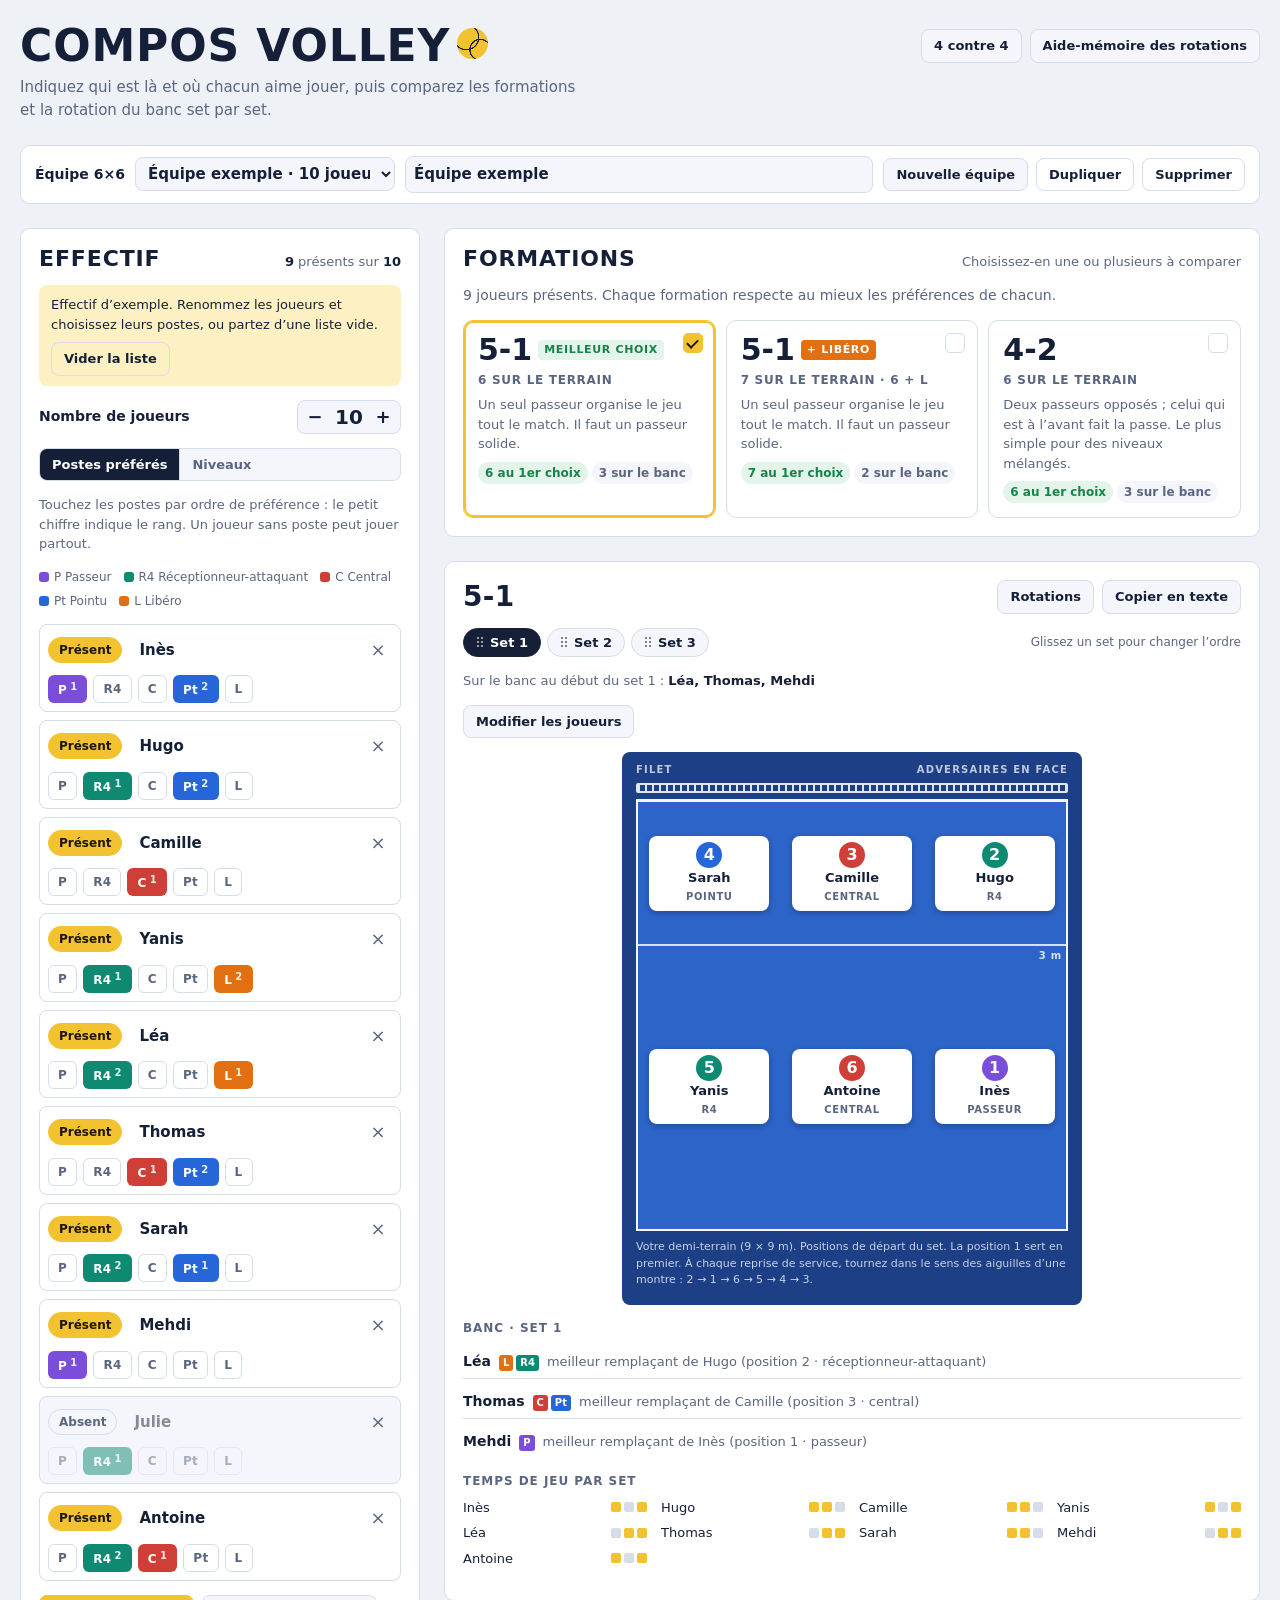
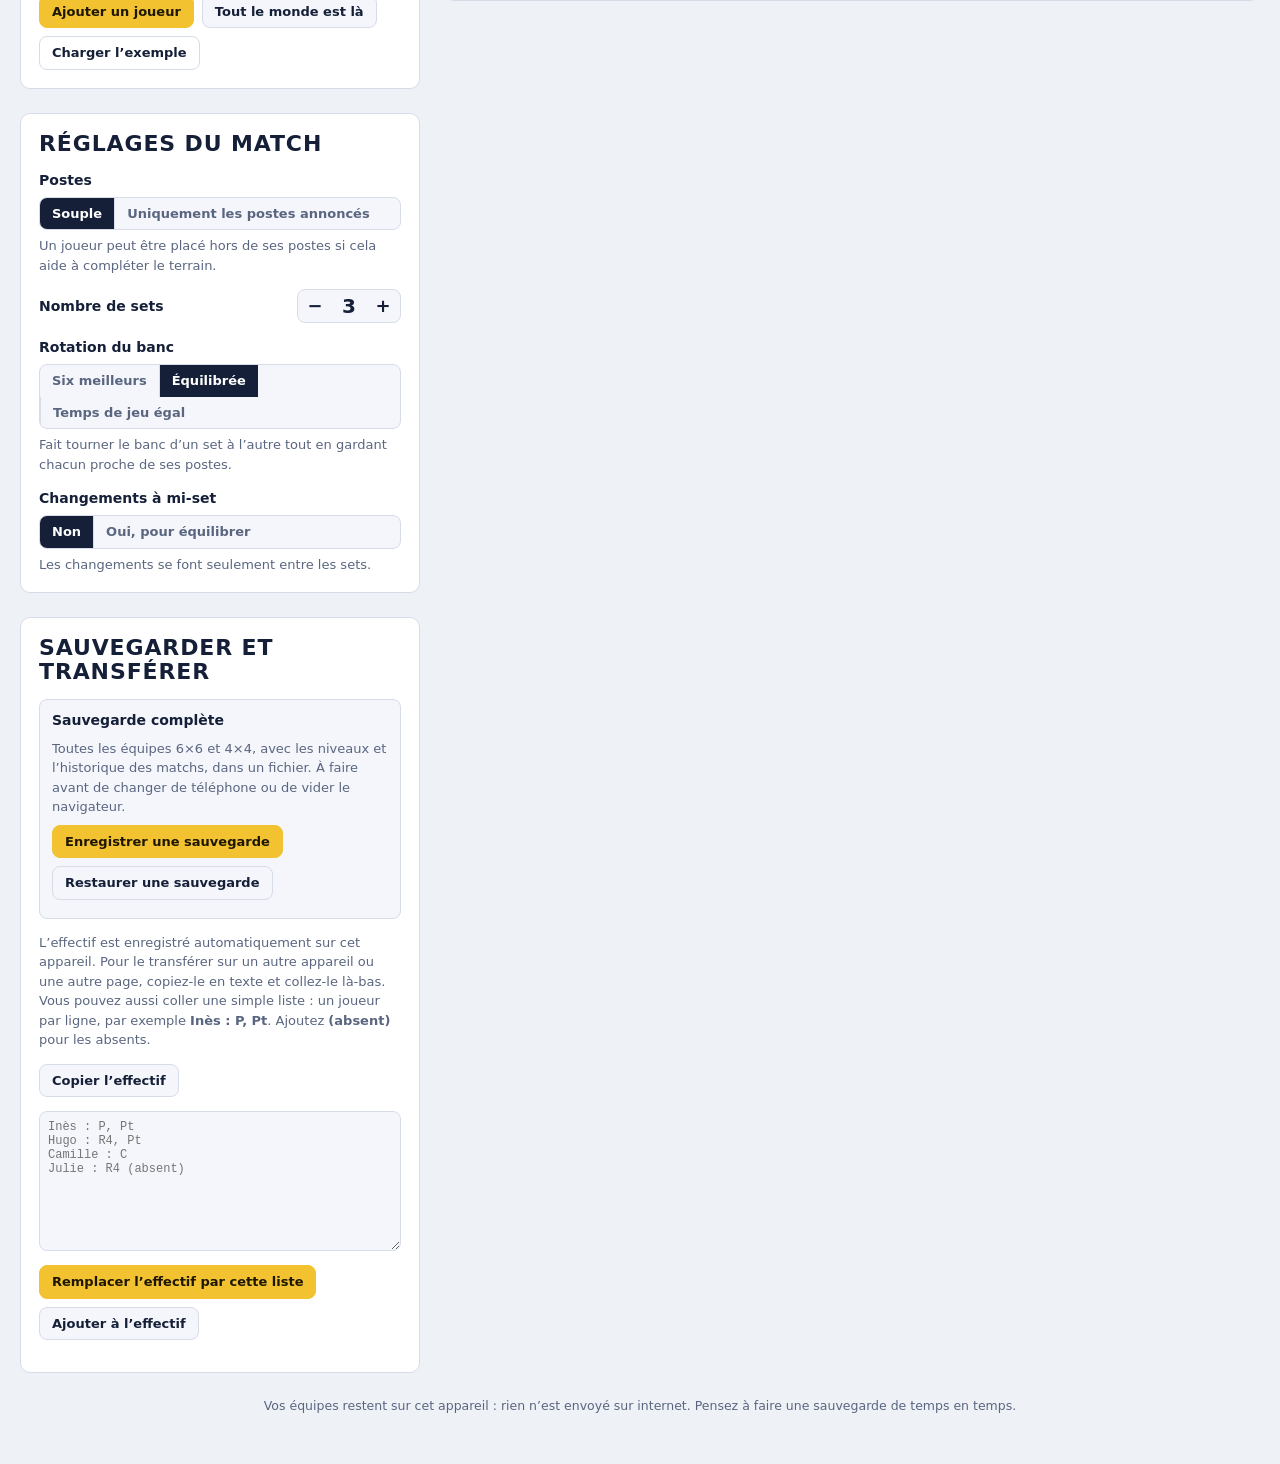
==== index.html @ adf6d330 "v0.1" ====
<!doctype html>
<html lang="fr">
<head>
<meta charset="utf-8">
<meta name="viewport" content="width=device-width, initial-scale=1, viewport-fit=cover">
<meta http-equiv="Content-Security-Policy" content="default-src 'self'; script-src 'self'; style-src 'self' 'unsafe-inline'; font-src 'self'; img-src 'self' data: blob:; connect-src 'self'; manifest-src 'self'; worker-src 'self'; object-src 'none'; base-uri 'none'; form-action 'none'">
<meta name="referrer" content="no-referrer">
<title>Compos Volley</title>
<meta name="description" content="Compos de volley : effectifs, postes, niveaux, formations 6×6 et 4×4, rotations.">
<meta name="theme-color" content="#eef1f6" media="(prefers-color-scheme: light)">
<meta name="theme-color" content="#0c1322" media="(prefers-color-scheme: dark)">
<meta name="mobile-web-app-capable" content="yes">
<meta name="apple-mobile-web-app-capable" content="yes">
<meta name="apple-mobile-web-app-title" content="Compos Volley">
<meta name="apple-mobile-web-app-status-bar-style" content="default">
<link rel="manifest" href="manifest.webmanifest">
<link rel="icon" href="icons/favicon.svg" type="image/svg+xml">
<link rel="icon" href="icons/icon-192.png" sizes="192x192" type="image/png">
<link rel="apple-touch-icon" href="icons/apple-touch-icon.png">
<link rel="preload" href="fonts/figtree-latin-400-normal.woff2" as="font" type="font/woff2" crossorigin>
<link rel="preload" href="fonts/barlow-condensed-latin-700-normal.woff2" as="font" type="font/woff2" crossorigin>
<link rel="stylesheet" href="styles.css">
</head>
<body>
<div class="wrap">
  <header class="masthead">
    <h1>Compos Volley<span class="ball" aria-hidden="true"></span></h1>
    <div class="toolbar">
      <button class="btn" data-action="q4-open">4 contre 4</button>
      <button class="btn" data-action="rot-open">Aide-mémoire des rotations</button>
    </div>
    <p>Indiquez qui est là et où chacun aime jouer, puis comparez les formations et la rotation du banc set par set.</p>
  </header>
  <section class="teambar" id="team6-bar" aria-label="Équipes 6×6"></section>

  <div class="app">
    <!-- GAUCHE -->
    <div class="col">
      <section class="panel" aria-labelledby="squad-h">
        <div class="panel-head">
          <h2 id="squad-h">Effectif</h2>
          <span class="sub"><strong id="present-count">0</strong> présents sur <strong id="total-count">0</strong></span>
        </div>

        <div id="example-note" class="note" hidden>
          <span>Effectif d’exemple. Renommez les joueurs et choisissez leurs postes, ou partez d’une liste vide.</span>
          <button class="btn ghost" data-action="clear">Vider la liste</button>
        </div>

        <div class="field-row">
          <span class="field-label" id="size-l">Nombre de joueurs</span>
          <div class="stepper" role="group" aria-labelledby="size-l">
            <button data-action="size" data-d="-1" aria-label="Un joueur de moins">−</button>
            <output id="size-out">0</output>
            <button data-action="size" data-d="1" aria-label="Un joueur de plus">+</button>
          </div>
        </div>

        <div class="seg" role="group" aria-label="Affichage de l’effectif">
          <button data-action="rmode" data-val="pos">Postes préférés</button>
          <button data-action="rmode" data-val="lv">Niveaux</button>
        </div>
        <p class="hint" id="roster-hint"></p>
        <div class="legend" aria-label="Postes">
          <span><i style="background:var(--r-s)"></i>P Passeur</span>
          <span><i style="background:var(--r-oh)"></i>R4 Réceptionneur-attaquant</span>
          <span><i style="background:var(--r-mb)"></i>C Central</span>
          <span><i style="background:var(--r-opp)"></i>Pt Pointu</span>
          <span><i style="background:var(--r-l)"></i>L Libéro</span>
        </div>

        <ul id="roster" class="roster"></ul>

        <div class="toolbar">
          <button class="btn primary" data-action="add">Ajouter un joueur</button>
          <button class="btn" data-action="allhere">Tout le monde est là</button>
          <button class="btn ghost" data-action="example">Charger l’exemple</button>
        </div>
      </section>

      <section class="panel" aria-labelledby="match-h">
        <h2 id="match-h">Réglages du match</h2>
        <div class="setting">
          <span class="field-label">Postes</span>
          <div class="seg" data-group="positions">
            <button data-action="set" data-key="positions" data-val="flex">Souple</button>
            <button data-action="set" data-key="positions" data-val="strict">Uniquement les postes annoncés</button>
          </div>
          <p class="hint" id="pos-hint"></p>
        </div>
        <div class="field-row">
          <span class="field-label" id="sets-l">Nombre de sets</span>
          <div class="stepper" role="group" aria-labelledby="sets-l">
            <button data-action="sets" data-d="-1" aria-label="Un set de moins">−</button>
            <output id="sets-out">3</output>
            <button data-action="sets" data-d="1" aria-label="Un set de plus">+</button>
          </div>
        </div>
        <div class="setting">
          <span class="field-label">Rotation du banc</span>
          <div class="seg" data-group="mode">
            <button data-action="set" data-key="mode" data-val="best">Six meilleurs</button>
            <button data-action="set" data-key="mode" data-val="balanced">Équilibrée</button>
            <button data-action="set" data-key="mode" data-val="equal">Temps de jeu égal</button>
          </div>
          <p class="hint" id="mode-hint"></p>
        </div>
        <div class="setting">
          <span class="field-label">Changements à mi-set</span>
          <div class="seg" data-group="midset">
            <button data-action="set" data-key="midset" data-val="off">Non</button>
            <button data-action="set" data-key="midset" data-val="on">Oui, pour équilibrer</button>
          </div>
          <p class="hint" id="mid-hint"></p>
        </div>
        <div class="setting" id="lock-row">
          <span class="field-label">Passeur à mi-set</span>
          <div class="seg" data-group="setterLock">
            <button data-action="set" data-key="setterLock" data-val="lock">Reste tout le set</button>
            <button data-action="set" data-key="setterLock" data-val="free">Peut être changé</button>
          </div>
        </div>
      </section>

      <section class="panel" aria-labelledby="backup-h">
        <div class="panel-head">
          <h2 id="backup-h">Sauvegarder et transférer</h2>
        </div>
        <div class="backup-file">
          <span class="field-label">Sauvegarde complète</span>
          <p class="hint">Toutes les équipes 6×6 et 4×4, avec les niveaux et l’historique des matchs, dans un fichier. À faire avant de changer de téléphone ou de vider le navigateur.</p>
          <div class="toolbar">
            <button class="btn primary" data-action="backup-save">Enregistrer une sauvegarde</button>
            <button class="btn" data-action="backup-open">Restaurer une sauvegarde</button>
            <input type="file" id="backup-file" accept=".json,application/json" class="visually-hidden" tabindex="-1" aria-hidden="true">
          </div>
          <div id="backup-confirm" class="bc" hidden>
            <p class="bc-text"></p>
            <div class="toolbar">
              <button class="btn primary" data-action="backup-apply">Remplacer mes équipes</button>
              <button class="btn ghost" data-action="backup-cancel">Annuler</button>
            </div>
          </div>
          <p id="backup-msg" class="foot" role="status"></p>
        </div>
        <p class="hint">L’effectif est enregistré automatiquement sur cet appareil. Pour le transférer sur un autre appareil ou une autre page, copiez-le en texte et collez-le là-bas. Vous pouvez aussi coller une simple liste&nbsp;: un joueur par ligne, par exemple <strong>Inès&nbsp;: P, Pt</strong>. Ajoutez <strong>(absent)</strong> pour les absents.</p>
        <div class="toolbar">
          <button class="btn" data-action="export">Copier l’effectif</button>
        </div>
        <textarea id="import-box" class="copybox" aria-label="Effectif en texte" placeholder="Inès : P, Pt&#10;Hugo : R4, Pt&#10;Camille : C&#10;Julie : R4 (absent)"></textarea>
        <div class="toolbar">
          <button class="btn primary" data-action="import" data-how="replace">Remplacer l’effectif par cette liste</button>
          <button class="btn" data-action="import" data-how="add">Ajouter à l’effectif</button>
        </div>
        <p id="import-msg" class="foot" role="status"></p>
      </section>
    </div>

    <!-- DROITE -->
    <div class="col">
      <section class="panel" aria-labelledby="form-h">
        <div class="panel-head">
          <h2 id="form-h">Formations</h2>
          <span class="sub">Choisissez-en une ou plusieurs à comparer</span>
        </div>
        <p id="status" class="status"></p>
        <div id="cards" class="cards"></div>
      </section>

      <div id="lineups" class="lineups"></div>
    </div>
  </div>
  <p class="app-foot">Vos équipes restent sur cet appareil : rien n’est envoyé sur internet. Pensez à faire une sauvegarde de temps en temps.</p>
</div>

<div id="rot" class="modal modal-top" hidden>
  <div class="modal-box" role="dialog" aria-modal="true" aria-labelledby="rot-h">
    <div class="modal-head">
      <h2 id="rot-h">Aide-mémoire des rotations</h2>
      <button id="rot-close" class="del" data-action="rot-close" aria-label="Fermer">×</button>
    </div>
    <div class="rot-controls">
      <div class="seg" role="group" aria-label="Système">
        <button data-action="rot-set" data-key="sys" data-val="5-1">5-1</button>
        <button data-action="rot-set" data-key="sys" data-val="4-2">4-2</button>
      </div>
      <div class="seg" role="group" aria-label="Libéro">
        <button data-action="rot-set" data-key="lib" data-val="true">Avec libéro</button>
        <button data-action="rot-set" data-key="lib" data-val="false">Sans libéro</button>
      </div>
      <div class="seg" role="group" aria-label="Phase de jeu">
        <button data-action="rot-set" data-key="phase" data-val="serve">Service</button>
        <button data-action="rot-set" data-key="phase" data-val="recv">Réception</button>
        <button data-action="rot-set" data-key="phase" data-val="atk">Attaque</button>
        <button data-action="rot-set" data-key="phase" data-val="def">Défense</button>
      </div>
      <button class="btn" data-action="rot-play" id="rot-play">▶ Enchaîner</button>
    </div>
    <div id="rot-tabs" class="tabs rot-tabs" role="tablist" aria-label="Rotations"></div>
    <p id="rot-names" class="hint" hidden></p>
    <div class="rot-grid">
      <div id="rot-court" class="rot-court"></div>
      <div class="rot-side">
        <ul id="rot-notes" class="rot-notes"></ul>
        <div class="legend" aria-label="Légende">
          <span><i style="background:var(--r-s)"></i>P Passeur</span>
          <span><i style="background:var(--r-oh)"></i>R4</span>
          <span><i style="background:var(--r-mb)"></i>C Central</span>
          <span><i style="background:var(--r-opp)"></i>Pt Pointu</span>
          <span><i style="background:var(--r-l)"></i>L Libéro</span>
        </div>
        <p class="foot">Flèche pointillée&nbsp;: où le joueur va ensuite (en réception, le départ de son élan d’attaque, pas le filet). Le petit numéro blanc est sa position de rotation.</p>
        <p class="foot">Placements adaptés de <a href="https://github.com/monkeysppp/VBRotations" target="_blank" rel="noopener">VBRotations</a> (Andy Edwards, licence Apache 2.0), base de <a href="https://github.com/napo/rotazionivolley" target="_blank" rel="noopener">rotazionivolley</a>.</p>
      </div>
    </div>
  </div>
</div>

<div id="q4" class="modal" hidden>
  <div class="modal-box modal-wide" role="dialog" aria-modal="true" aria-labelledby="q4-h">
    <div class="modal-head">
      <h2 id="q4-h">4 contre 4</h2>
      <button id="q4-close" class="del" data-action="q4-close" aria-label="Fermer">×</button>
    </div>
    <p class="hint">Les équipes 4×4 sont indépendantes des équipes 6×6 : autres joueurs, autre nombre, autres présences. Postes : 4 (attaquant gauche), 2 (attaquant droit), Arr (arrière), P (passeur). Le temps de jeu se cumule d’un match à l’autre.</p>

    <section class="teambar q4-teambar" id="team4-bar" aria-label="Équipes 4×4"></section>
    <div class="q4-grid">
      <section class="q4-col" aria-labelledby="q4-players-h">
        <div class="panel-head">
          <h3 class="q4-h3" id="q4-players-h">Joueurs</h3>
          <span class="sub"><strong id="q4-present">0</strong> présents sur <strong id="q4-total">0</strong></span>
        </div>
        <div class="field-row">
          <span class="field-label" id="q4-size-l">Nombre de joueurs</span>
          <div class="stepper" role="group" aria-labelledby="q4-size-l">
            <button data-action="q4-size" data-d="-1" aria-label="Un joueur de moins">−</button>
            <output id="q4-size-out">0</output>
            <button data-action="q4-size" data-d="1" aria-label="Un joueur de plus">+</button>
          </div>
        </div>
        <div class="seg" role="group" aria-label="Affichage de l’équipe">
          <button data-action="q4-rmode" data-val="pos">Postes préférés</button>
          <button data-action="q4-rmode" data-val="lv">Niveaux</button>
        </div>
        <p class="hint" id="q4-roster-hint"></p>
        <ul id="q4-roster" class="q4-roster"></ul>
        <div class="toolbar">
          <button class="btn primary" data-action="q4-add">Ajouter un joueur</button>
          <button class="btn" data-action="q4-allhere">Tout le monde est là</button>
          <button class="btn ghost" data-action="q4-from6">Reprendre l’effectif 6×6</button>
        </div>
        <details class="q4-io">
          <summary>Copier ou coller l’équipe en texte</summary>
          <p class="hint">Un joueur par ligne, par exemple <strong>Inès&nbsp;: P, 2</strong>. Ajoutez <strong>(absent)</strong> pour les absents.</p>
          <textarea id="q4-import-box" class="copybox" aria-label="Équipe 4×4 en texte" placeholder="Inès : P, 2&#10;Hugo : 4&#10;Léa : Arr, 4&#10;Julie : 2 (absente)"></textarea>
          <div class="toolbar">
            <button class="btn" data-action="q4-export">Copier l’équipe</button>
            <button class="btn" data-action="q4-import" data-how="replace">Remplacer l’équipe</button>
            <button class="btn ghost" data-action="q4-import" data-how="add">Ajouter à l’équipe</button>
          </div>
        </details>
        <div class="toolbar">
          <button class="btn ghost" id="q4-reset" data-action="q4-reset">Remettre les compteurs à zéro</button>
        </div>
      </section>

      <section class="q4-col" aria-labelledby="q4-next-h">
        <h3 class="q4-h3" id="q4-next-h">Prochain match · <span id="q4-matchno">1</span></h3>
        <div class="field-row">
          <span class="field-label" id="q4-sets-l">Sets dans ce match</span>
          <div class="stepper" role="group" aria-labelledby="q4-sets-l">
            <button data-action="q4-sets" data-d="-1" aria-label="Un set de moins">−</button>
            <output id="q4-sets-out">3</output>
            <button data-action="q4-sets" data-d="1" aria-label="Un set de plus">+</button>
          </div>
        </div>
        <div class="setting">
          <span class="field-label">Postes</span>
          <div class="seg" role="group" aria-label="Postes en 4×4">
            <button data-action="q4-mode" data-val="strict">Respecter les postes</button>
            <button data-action="q4-mode" data-val="twist">Adapter pour le temps de jeu</button>
          </div>
          <p class="hint" id="q4-mode-hint"></p>
        </div>
        <p id="q4-status" class="status"></p>
        <div id="q4-plan" class="q4-plan"></div>
        <div class="toolbar">
          <button class="btn primary" data-action="q4-validate" id="q4-validate">Valider ce match comme joué</button>
          <button class="btn" data-action="q4-copy">Copier en texte</button>
        </div>
        <p id="q4-msg" class="foot" role="status"></p>
        <div class="copy-slot" id="q4-copy-slot"></div>

        <h3 class="q4-h3">Matchs joués</h3>
        <div id="q4-history"></div>
      </section>
    </div>
  </div>
</div>

<div id="update-toast" class="toast" role="status" hidden>Nouvelle version disponible. <button class="btn" data-action="app-reload">Recharger</button></div>

<script src="app.js"></script>
</body>
</html>
---- styles.css ----
/* Compos Volley */
@font-face{font-family:"Barlow Condensed";font-style:normal;font-weight:600;font-display:swap;src:url(fonts/barlow-condensed-latin-600-normal.woff2) format("woff2")}
@font-face{font-family:"Barlow Condensed";font-style:normal;font-weight:700;font-display:swap;src:url(fonts/barlow-condensed-latin-700-normal.woff2) format("woff2")}
@font-face{font-family:"Figtree";font-style:normal;font-weight:400;font-display:swap;src:url(fonts/figtree-latin-400-normal.woff2) format("woff2")}
@font-face{font-family:"Figtree";font-style:normal;font-weight:500;font-display:swap;src:url(fonts/figtree-latin-500-normal.woff2) format("woff2")}
@font-face{font-family:"Figtree";font-style:normal;font-weight:600;font-display:swap;src:url(fonts/figtree-latin-600-normal.woff2) format("woff2")}
@font-face{font-family:"Figtree";font-style:normal;font-weight:700;font-display:swap;src:url(fonts/figtree-latin-700-normal.woff2) format("woff2")}
/* Base de page */
html{-webkit-text-size-adjust:100%;color-scheme:light}
:root{padding-top:env(safe-area-inset-top,0px);padding-bottom:env(safe-area-inset-bottom,0px)}
body{margin:0;font-size:14px;font-family:system-ui,sans-serif}
img{max-width:100%}
[hidden]{display:none!important}
.visually-hidden{position:absolute!important;width:1px;height:1px;overflow:hidden;clip:rect(0 0 0 0);white-space:nowrap}
.backup-file{display:grid;gap:8px;border:1px solid var(--line);border-radius:8px;padding:10px 12px;background:var(--surface-2)}
.bc{display:grid;gap:8px;border:1px dashed var(--accent);border-radius:8px;padding:10px 12px;background:var(--accent-soft)}
.bc-text{margin:0;font-size:13.5px}
.app-foot{color:var(--muted);font-size:12.5px;text-align:center;margin:0}
.toast{position:fixed;left:50%;bottom:calc(16px + env(safe-area-inset-bottom,0px));transform:translateX(-50%);z-index:300;display:flex;gap:10px;align-items:center;
  background:var(--ink);color:var(--surface);padding:10px 14px;border-radius:10px;box-shadow:0 8px 24px rgb(0 0 0 / .3);font-weight:600;max-width:calc(100% - 32px)}
.toast .btn{background:var(--accent);color:var(--accent-ink);border-color:var(--accent)}
/* Layout: two-column workbench — squad & match settings on the left, formation picker and half-court lineups on the right; stacks on phones. */
:root{
  --bg:#eef1f6; --surface:#ffffff; --surface-2:#f4f6fb; --ink:#152038; --muted:#5a6680; --line:#d6dce8;
  --accent:#f2c230; --accent-ink:#1d1700; --accent-soft:#fdf1c4;
  --court:#2d64c8; --court-free:#1c3f86; --court-line:#f4f7ff; --net:#152038;
  --tok-bg:#ffffff; --tok-ink:#152038; --tok-muted:#5a6680;
  --r-s:#7a4ed8; --r-oh:#0f8a72; --r-mb:#cf3f37; --r-opp:#2766d8; --r-l:#e07012; --r-any:#5a6680;
  --good:#16834a; --good-soft:#e3f4ea; --ok:#8f6400; --ok-soft:#fbf0d2; --bad:#c2362f; --bad-soft:#fbe4e2;
  --f-display:"Barlow Condensed","Arial Narrow",system-ui,sans-serif;
  --f-body:"Figtree",system-ui,-apple-system,"Segoe UI",sans-serif;
  --radius:10px;
}
@media (prefers-color-scheme: dark){
  :root:not([data-theme="light"]){
    --bg:#0c1322; --surface:#141d31; --surface-2:#1a2540; --ink:#e7ecf7; --muted:#97a3bd; --line:#2a3752;
    --accent:#f5cc3e; --accent-ink:#1d1700; --accent-soft:#3a3214;
    --court:#2758b0; --court-free:#152b5e; --court-line:#e3eaff; --net:#c9d3ea;
    --tok-bg:#f4f6fb; --tok-ink:#152038; --tok-muted:#5a6680;
    --good:#5ccf8b; --good-soft:#13301f; --ok:#e5b84a; --ok-soft:#33290d; --bad:#f07b73; --bad-soft:#3a1715;
    color-scheme:dark;
  }
}
:root[data-theme="dark"]{
  --bg:#0c1322; --surface:#141d31; --surface-2:#1a2540; --ink:#e7ecf7; --muted:#97a3bd; --line:#2a3752;
  --accent:#f5cc3e; --accent-ink:#1d1700; --accent-soft:#3a3214;
  --court:#2758b0; --court-free:#152b5e; --court-line:#e3eaff; --net:#c9d3ea;
  --tok-bg:#f4f6fb; --tok-ink:#152038; --tok-muted:#5a6680;
  --good:#5ccf8b; --good-soft:#13301f; --ok:#e5b84a; --ok-soft:#33290d; --bad:#f07b73; --bad-soft:#3a1715;
  color-scheme:dark;
}

*{box-sizing:border-box}
body{background:var(--bg);color:var(--ink);font-family:var(--f-body);font-size:15px;line-height:1.5;
  padding-left:max(16px,env(safe-area-inset-left,0px));padding-right:max(16px,env(safe-area-inset-right,0px));padding-block:24px 48px}
button,input{font:inherit;color:inherit}
button{cursor:pointer}
:focus-visible{outline:2px solid var(--accent);outline-offset:2px}
.wrap{max-width:1240px;margin:0 auto;display:grid;gap:24px}

.masthead{display:flex;flex-wrap:wrap;align-items:flex-end;justify-content:space-between;gap:8px 24px}
h1{font-family:var(--f-display);font-weight:700;text-transform:uppercase;letter-spacing:.02em;font-size:clamp(30px,5vw,44px);line-height:1;margin:0;text-wrap:balance}
h1 .ball{display:inline-block;width:.7em;height:.7em;border-radius:50%;background:var(--accent);margin-left:.15em;vertical-align:.05em;
  background-image:radial-gradient(circle at 30% 30%,transparent 0 38%,var(--ink) 39% 42%,transparent 43%),radial-gradient(circle at 75% 70%,transparent 0 30%,var(--ink) 31% 34%,transparent 35%)}
.masthead p{margin:0;color:var(--muted);max-width:60ch}

.app{display:grid;grid-template-columns:minmax(0,400px) minmax(0,1fr);gap:24px;align-items:start}
@media (max-width:920px){.app{grid-template-columns:minmax(0,1fr)}}

.panel{background:var(--surface);border:1px solid var(--line);border-radius:var(--radius);padding:18px;display:grid;gap:14px;min-width:0}
.col{display:grid;gap:24px;min-width:0}
h2{font-family:var(--f-display);font-weight:700;text-transform:uppercase;letter-spacing:.04em;font-size:22px;line-height:1.1;margin:0}
h3{font-family:var(--f-display);font-weight:700;font-size:28px;line-height:1;margin:0;letter-spacing:.01em}
h4{margin:0;font-size:12px;text-transform:uppercase;letter-spacing:.08em;color:var(--muted);font-weight:700}
.panel-head{display:flex;flex-wrap:wrap;align-items:baseline;justify-content:space-between;gap:6px 12px}
.sub{color:var(--muted);font-size:13px}
.sub strong{color:var(--ink);font-variant-numeric:tabular-nums}

.btn{border:1px solid var(--line);background:var(--surface-2);border-radius:8px;padding:6px 12px;font-size:13px;font-weight:600}
.btn:hover{border-color:var(--muted)}
.btn.primary{background:var(--accent);color:var(--accent-ink);border-color:var(--accent)}
.btn.ghost{background:transparent}
.toolbar{display:flex;flex-wrap:wrap;gap:8px;align-items:center}

.stepper{display:inline-flex;align-items:center;border:1px solid var(--line);border-radius:8px;overflow:hidden;background:var(--surface-2)}
.stepper button{border:0;background:transparent;width:34px;height:32px;font-size:18px;font-weight:600;line-height:1}
.stepper button:hover{background:var(--line)}
.stepper output{min-width:34px;text-align:center;font-family:var(--f-display);font-weight:700;font-size:20px;font-variant-numeric:tabular-nums}
.field-row{display:flex;flex-wrap:wrap;align-items:center;justify-content:space-between;gap:8px 12px}
.field-row label,.field-label{font-weight:600;font-size:14px}

.note{background:var(--accent-soft);border-radius:8px;padding:10px 12px;font-size:13px;display:flex;flex-wrap:wrap;gap:8px;align-items:center;justify-content:space-between}

.legend{display:flex;flex-wrap:wrap;gap:6px 12px;font-size:12px;color:var(--muted)}
.legend span{display:inline-flex;align-items:center;gap:5px}
.legend i{width:10px;height:10px;border-radius:3px;display:inline-block}

.roster{list-style:none;margin:0;padding:0;display:grid;gap:8px}
.row{border:1px solid var(--line);border-radius:8px;padding:8px;display:grid;grid-template-columns:auto minmax(0,1fr) auto;gap:8px;align-items:center;background:var(--surface)}
.row.is-absent{background:var(--surface-2)}
.row.is-absent .name,.row.is-absent .chips{opacity:.5}
.here{border:1px solid var(--line);border-radius:999px;padding:3px 10px;font-size:12px;font-weight:700;background:var(--surface-2);color:var(--muted);min-width:58px}
.here[aria-pressed="true"]{background:var(--accent);border-color:var(--accent);color:var(--accent-ink)}
.name{min-width:0;width:100%;border:1px solid transparent;border-radius:6px;padding:5px 8px;background:transparent;font-weight:600}
.name:hover{border-color:var(--line)}
.name:focus{border-color:var(--accent);background:var(--surface-2);outline:none}
.del{border:0;background:transparent;color:var(--muted);width:28px;height:28px;border-radius:6px;font-size:18px;line-height:1}
.del:hover{background:var(--bad-soft);color:var(--bad)}
.chips{grid-column:1/-1;display:flex;flex-wrap:wrap;gap:6px}
.chip{position:relative;border:1px solid var(--line);background:transparent;border-radius:6px;padding:3px 9px;font-size:12px;font-weight:700;letter-spacing:.03em;color:var(--muted)}
.chip:hover{border-color:var(--muted)}
.chip[aria-pressed="true"]{color:#fff;border-color:transparent;background:var(--c)}
.chip sup{font-size:10px;margin-left:3px;vertical-align:.4em;font-variant-numeric:tabular-nums;opacity:.9}
.c-S{--c:var(--r-s)} .c-OH{--c:var(--r-oh)} .c-MB{--c:var(--r-mb)} .c-OPP{--c:var(--r-opp)} .c-L{--c:var(--r-l)} .c-ANY{--c:var(--r-any)}
.empty{color:var(--muted);font-size:14px;padding:12px;border:1px dashed var(--line);border-radius:8px;text-align:center}

.seg{display:inline-flex;flex-wrap:wrap;border:1px solid var(--line);border-radius:8px;overflow:hidden;background:var(--surface-2)}
.seg button{border:0;background:transparent;padding:6px 12px;font-size:13px;font-weight:600;color:var(--muted)}
.seg button+button{border-left:1px solid var(--line)}
.seg button[aria-pressed="true"]{background:var(--ink);color:var(--surface)}
.hint{font-size:13px;color:var(--muted);margin:0}
.setting{display:grid;gap:6px}

/* formations */
.status{font-size:14px;color:var(--muted);margin:0}
.status.warn{color:var(--bad)}
.cards{display:grid;grid-template-columns:repeat(auto-fill,minmax(min(100%,210px),1fr));gap:10px}
.fcard{text-align:left;border:1.5px solid var(--line);background:var(--surface);border-radius:var(--radius);padding:14px;display:grid;gap:6px;align-content:start;position:relative}
.fcard:hover:not(:disabled){border-color:var(--muted)}
.fcard.is-on{border-color:var(--accent);box-shadow:0 0 0 2px var(--accent) inset}
.fcard:disabled{cursor:not-allowed;opacity:.6}
.fcard-top{display:flex;flex-wrap:wrap;align-items:center;gap:6px;padding-right:26px}
.fname{font-family:var(--f-display);font-weight:700;font-size:30px;line-height:1}
.tag{font-size:11px;font-weight:700;text-transform:uppercase;letter-spacing:.06em;padding:2px 6px;border-radius:4px}
.tag.lib{background:var(--r-l);color:#fff}
.tag.best{background:var(--good-soft);color:var(--good)}
.tick{position:absolute;top:12px;right:12px;width:20px;height:20px;border-radius:5px;border:1.5px solid var(--line);display:grid;place-items:center}
.fcard.is-on .tick{background:var(--accent);border-color:var(--accent)}
.fcard.is-on .tick::after{content:"";width:9px;height:5px;border-left:2px solid var(--accent-ink);border-bottom:2px solid var(--accent-ink);transform:translateY(-1px) rotate(-45deg)}
.fsize{font-size:12px;color:var(--muted);font-weight:600;text-transform:uppercase;letter-spacing:.06em}
.fblurb{font-size:13px;color:var(--muted)}
.ffit{display:flex;flex-wrap:wrap;gap:4px;margin-top:2px}
.fit{font-size:12px;font-weight:600;padding:2px 7px;border-radius:999px;font-variant-numeric:tabular-nums}
.fit.good{background:var(--good-soft);color:var(--good)}
.fit.ok{background:var(--ok-soft);color:var(--ok)}
.fit.bad{background:var(--bad-soft);color:var(--bad)}
.fit.plain{background:var(--surface-2);color:var(--muted)}

/* lineups */
.lineups{display:grid;grid-template-columns:repeat(auto-fit,minmax(min(100%,380px),1fr));gap:16px}
.lineup{background:var(--surface);border:1px solid var(--line);border-radius:var(--radius);padding:18px;display:grid;gap:14px;min-width:0;align-content:start}
.lineup-head{display:flex;flex-wrap:wrap;gap:8px 12px;align-items:center;justify-content:space-between}
.lineup-head .t{display:flex;align-items:center;gap:8px;flex-wrap:wrap}
.tabs{display:flex;flex-wrap:wrap;gap:6px}
.tabs button{border:1px solid var(--line);background:var(--surface-2);border-radius:999px;padding:4px 12px;font-size:13px;font-weight:600}
.tabs button[aria-selected="true"]{background:var(--ink);color:var(--surface);border-color:var(--ink)}
.sitting{font-size:13px;color:var(--muted);margin:0}
.sitting strong{color:var(--ink)}

.court-wrap{background:var(--court-free);border-radius:8px;padding:10px 14px 16px;display:grid;gap:6px;max-width:460px;width:100%;justify-self:center}
.net{height:10px;border-radius:2px;background:repeating-linear-gradient(90deg,var(--court-line) 0 2px,transparent 2px 7px),var(--court-free);border:2px solid var(--court-line);opacity:.9}
.net-label{display:flex;justify-content:space-between;font-size:10px;font-weight:700;letter-spacing:.12em;text-transform:uppercase;color:var(--court-line);opacity:.75}
.court{position:relative;aspect-ratio:1/1;max-width:100%;background:var(--court);border:2px solid var(--court-line);border-top-width:3px}
.attack{position:absolute;left:0;right:0;top:33.333%;border-top:2px solid var(--court-line);opacity:.85}
.attack span{position:absolute;right:4px;top:2px;font-size:10px;font-weight:700;color:var(--court-line);letter-spacing:.08em}
.cgrid{position:absolute;inset:0;display:grid;grid-template-columns:repeat(3,minmax(0,1fr));grid-template-rows:1fr 2fr}
.cell{display:grid;place-items:center;padding:4px;min-width:0}
.tok{background:var(--tok-bg);color:var(--tok-ink);border-radius:8px;padding:6px 6px 7px;width:100%;max-width:120px;display:grid;justify-items:center;gap:3px;text-align:center;box-shadow:0 2px 6px rgb(0 0 0 / .25)}
.tok[data-fit="out"]{outline:2px dashed var(--accent);outline-offset:2px}
.jersey{width:26px;height:26px;border-radius:50%;display:grid;place-items:center;font-family:var(--f-display);font-weight:700;font-size:16px;color:#fff;background:var(--c)}
.tok-name{font-weight:700;font-size:13px;line-height:1.15;overflow-wrap:anywhere;max-width:100%}
.tok-role{font-size:10px;font-weight:700;letter-spacing:.06em;color:var(--tok-muted);text-transform:uppercase}
.tok-flag{font-size:10px;font-weight:700;color:#8a5a00}
.court-cap{font-size:11px;color:var(--court-line);opacity:.8;margin:2px 0 0}

.libero{display:flex;gap:12px;align-items:center;border:1px solid var(--line);border-radius:8px;padding:10px 12px;background:var(--surface-2)}
.libero .jersey{width:34px;height:34px;font-size:18px;flex:none}
.libero p{margin:0;font-size:13px;color:var(--muted)}
.libero strong{color:var(--ink);font-size:15px}

.bench,.time{display:grid;gap:8px}
.blist{list-style:none;margin:0;padding:0;display:grid;gap:6px}
.blist li{display:flex;flex-wrap:wrap;gap:4px 8px;align-items:baseline;font-size:14px;padding:6px 0;border-bottom:1px solid var(--line)}
.blist li:last-child{border-bottom:0}
.blist .who{font-weight:700}
.blist .what{color:var(--muted);font-size:13px}
.mini{display:inline-flex;gap:3px}
.mini b{font-size:10px;font-weight:700;color:#fff;background:var(--c);border-radius:3px;padding:0 4px;line-height:16px}

.tgrid{display:grid;grid-template-columns:repeat(auto-fill,minmax(150px,1fr));gap:6px 14px}
.trow{display:flex;align-items:center;justify-content:space-between;gap:8px;font-size:13px;min-width:0}
.trow .n{overflow:hidden;text-overflow:ellipsis;white-space:nowrap;min-width:0}
.dots{display:inline-flex;gap:3px;flex:none}
.dots i{width:10px;height:10px;border-radius:2px;background:var(--line)}
.dots i.on{background:var(--accent)}
.dots i.lib{background:var(--r-l)}
.copybox{width:100%;min-height:140px;font-family:ui-monospace,Menlo,monospace;font-size:12px;border:1px solid var(--line);border-radius:8px;background:var(--surface-2);padding:8px}
.foot{font-size:12px;color:var(--muted);margin:0}
.foot a{color:var(--ink)}

.swap-arrow{color:var(--muted);font-weight:700}
.who.out{color:var(--muted);font-weight:600;text-decoration:line-through;text-decoration-color:var(--line)}
.tok.is-new{box-shadow:0 0 0 2px var(--accent),0 2px 6px rgb(0 0 0 / .25)}
.tok-new{font-size:10px;font-weight:700;color:#7a5a00;background:#fde9a8;border-radius:3px;padding:0 4px}
.dots .pair{display:inline-flex;gap:1px}
.dots i.h{width:5px}
.masthead{align-items:center}
.modal{position:fixed;inset:0;z-index:50;background:rgb(6 10 20 / .6);overflow-y:auto;display:flex;justify-content:center;align-items:flex-start;
  padding-top:max(16px,env(safe-area-inset-top,0px));padding-bottom:max(16px,env(safe-area-inset-bottom,0px));
  padding-left:max(12px,env(safe-area-inset-left,0px));padding-right:max(12px,env(safe-area-inset-right,0px))}
.modal-box{background:var(--surface);color:var(--ink);border:1px solid var(--line);border-radius:12px;width:100%;max-width:800px;padding:18px;display:grid;gap:12px;margin:auto 0;min-width:0}
.modal-head{display:flex;justify-content:space-between;align-items:center;gap:12px}
.rot-controls{display:flex;flex-wrap:wrap;gap:8px}
.rot-tabs button{font-size:12.5px}
.rot-tabs button b{margin-right:3px}
.rot-grid{display:grid;grid-template-columns:minmax(0,1.3fr) minmax(0,1fr);gap:16px;align-items:start}
@media (max-width:700px){.rot-grid{grid-template-columns:minmax(0,1fr)}}
.rot-side{display:grid;gap:10px;min-width:0}
.rot-court{background:var(--court-free);border-radius:8px;padding:4px}
.rot-svg{display:block;width:100%;height:auto;max-width:470px;margin:0 auto}
.rot-notes{margin:0;padding-left:18px;display:grid;gap:8px;font-size:13.5px}
.sv-free{fill:var(--court-free)}
.sv-court{fill:var(--court);stroke:var(--court-line);stroke-width:.06}
.sv-line{stroke:var(--court-line);stroke-width:.05;opacity:.85}
.sv-net{fill:var(--court-line)}
.sv-small{font-size:.3px;fill:var(--court-line);font-family:var(--f-body);font-weight:600;opacity:.85}
.sv-strong{font-weight:700;letter-spacing:.05px}
.sv-zone{font-size:1.1px;fill:var(--court-line);opacity:.13;font-family:var(--f-display);font-weight:700}
.sv-arrow{stroke:var(--court-line);stroke-width:.06;stroke-dasharray:.18 .12;fill:none;opacity:.9}
.sv-head{fill:var(--court-line)}
.sv-ghost{fill:none;stroke:var(--court-line);stroke-width:.045;stroke-dasharray:.1 .08;opacity:.8}
.sv-disc{stroke:#fff;stroke-width:.06}
.sv-lab{font-size:.34px;font-weight:700;fill:#fff;font-family:var(--f-body)}
.sv-zb{fill:var(--tok-bg)}
.sv-zt{font-size:.24px;font-weight:700;fill:var(--tok-ink);font-family:var(--f-body)}
.sv-name{font-size:.3px;font-weight:700;fill:var(--court-line);paint-order:stroke;stroke:var(--court);stroke-width:.1px;stroke-linejoin:round;font-family:var(--f-body)}
.modal-top{z-index:60}
.modal-wide{max-width:1080px}
.q4-grid{display:grid;grid-template-columns:minmax(0,1fr) minmax(0,1.15fr);gap:20px;align-items:start}
@media (max-width:820px){.q4-grid{grid-template-columns:minmax(0,1fr)}}
.q4-col{display:grid;gap:12px;min-width:0;align-content:start}
.q4-h3{font-family:var(--f-display);font-weight:700;text-transform:uppercase;letter-spacing:.04em;font-size:19px;margin:0}
.q4-roster{list-style:none;margin:0;padding:0;display:grid;gap:6px}
.q4-row{border:1px solid var(--line);border-radius:8px;padding:8px;display:grid;grid-template-columns:auto minmax(0,1fr) auto;gap:6px 8px;align-items:center}
.q4-row.is-absent{background:var(--surface-2)}
.q4-row.is-absent .q4-name,.q4-row.is-absent .chips{opacity:.5}
.q4-name{font-weight:700;min-width:0;overflow-wrap:anywhere}
.q4-count{display:inline-flex;align-items:center;gap:4px;font-variant-numeric:tabular-nums}
.q4-num{width:48px;text-align:center;font-family:var(--f-display);font-weight:700;font-size:20px;border:1px solid transparent;border-radius:6px;background:transparent;padding:1px 2px;font-variant-numeric:tabular-nums}
.q4-num:hover{border-color:var(--line)}
.q4-num:focus{border-color:var(--accent);background:var(--surface-2);outline:none}
.mini-btn{border:1px solid var(--line);background:var(--surface-2);border-radius:6px;width:24px;height:24px;line-height:1;font-weight:700;padding:0}
.mini-btn:hover{border-color:var(--muted)}
.q4-gap{font-size:12px;font-weight:700;min-width:38px;text-align:right;color:var(--muted)}
.q4-gap.neg{color:var(--bad)}
.q4-gap.pos{color:var(--good)}
.q4-plan{display:grid;grid-template-columns:repeat(auto-fill,minmax(min(100%,230px),1fr));gap:10px;align-items:start}
.q4-set{border:1px solid var(--line);border-radius:8px;padding:10px;display:grid;gap:6px;align-content:start;background:var(--surface-2);min-width:0}
.q4-set-head{display:flex;justify-content:space-between;align-items:center;gap:6px;min-height:26px}
.q4-unpin{padding:2px 8px;font-size:12px}
.q4-slot{display:grid;grid-template-columns:34px minmax(0,1fr);gap:4px 8px;align-items:center}
.q4-slot select{width:100%;min-width:0;border:1px solid var(--line);border-radius:6px;padding:4px 6px;background:var(--surface);color:var(--ink);font:inherit;font-weight:600}
.q4-slot.is-off select{border-color:var(--accent);border-style:dashed}
.q4-tag{background:var(--c);color:#fff;border-radius:5px;font-size:12px;font-weight:700;text-align:center;padding:3px 0}
.q4-off,.q4-pin{grid-column:2;font-size:11px;font-weight:700;justify-self:start;border-radius:3px;padding:0 5px}
.q4-off{color:var(--ok);background:var(--ok-soft)}
.q4-pin{color:var(--muted);background:var(--surface)}
.q4-bench{margin:2px 0 0;font-size:12.5px;color:var(--muted)}
.q4-hist{margin:0;padding-left:0;list-style:none;display:grid;gap:6px;font-size:13.5px}
.q4-hist details{border:1px solid var(--line);border-radius:8px;padding:6px 10px}
.q4-hist summary{cursor:pointer;font-weight:600}
.q4-hist ul{margin:6px 0 2px;padding-left:16px;color:var(--muted)}
.q4-row .name{padding:3px 6px}
.q4-del{width:24px;height:24px;font-size:16px;margin-left:auto}
.q4-io{border:1px solid var(--line);border-radius:8px;padding:8px 10px;display:grid;gap:8px}
.q4-io summary{cursor:pointer;font-weight:600;font-size:13.5px}
.q4-io[open]{display:grid}
.teambar{display:flex;flex-wrap:wrap;align-items:center;gap:8px 10px;background:var(--surface);border:1px solid var(--line);border-radius:var(--radius);padding:10px 14px}
.teambar select,.teambar .team-name{border:1px solid var(--line);border-radius:8px;padding:6px 8px;background:var(--surface-2);color:var(--ink);font:inherit;font-weight:600;min-width:0;max-width:100%}
.teambar select{flex:0 1 260px}
.teambar .team-name{flex:1 1 160px}
.teambar .toolbar{margin-left:auto}
.q4-teambar{background:var(--surface-2)}
.lineup-tools{display:flex;flex-wrap:wrap;gap:8px;align-items:center}
.lineup-tools .fit{margin-left:auto}
.editor{border:1px dashed var(--line);border-radius:8px;padding:10px 12px;display:grid;gap:8px;background:var(--surface-2)}
.editor > .btn{justify-self:start}
.ed-grid{display:grid;grid-template-columns:repeat(auto-fill,minmax(min(100%,200px),1fr));gap:6px 12px}
.ed-row{display:grid;grid-template-columns:auto minmax(0,1fr) auto;gap:6px;align-items:center;min-width:0}
.ed-tag{background:var(--c);color:#fff;border-radius:5px;font-size:11.5px;font-weight:700;padding:3px 6px;white-space:nowrap}
.ed-row select{width:100%;min-width:0;border:1px solid var(--line);border-radius:6px;padding:4px 6px;background:var(--surface);color:var(--ink);font:inherit;font-size:13.5px;font-weight:600}
.tok.is-pinned{outline:2px solid var(--ink);outline-offset:2px}
.lvbox{display:inline-flex;align-items:center;gap:5px;border:1px solid var(--line);border-radius:6px;padding:3px 6px}
.lvbox b{font-size:11.5px;color:#fff;background:var(--c);border-radius:4px;padding:0 5px;line-height:18px;min-width:22px;text-align:center}
.lvdots{display:inline-flex;gap:2px}
.lvdot{width:14px;height:14px;border-radius:50%;border:1.5px solid var(--c);background:transparent;padding:0}
.lvdot.on{background:var(--c)}
.lvdot:hover{transform:scale(1.15)}
.lvnum{font-size:12px;font-weight:700;color:var(--muted);min-width:9px;font-variant-numeric:tabular-nums}
.q4-avg{font-weight:600;font-size:12px;color:var(--muted);margin-left:4px}
.set-row{display:flex;flex-wrap:wrap;align-items:center;justify-content:space-between;gap:8px 12px}
.move{display:inline-flex;align-items:center;gap:4px}
.move-l{font-size:12px;color:var(--muted);font-weight:600;margin-right:2px}
.mini-btn:disabled{opacity:.35;cursor:default}
.q4-move{display:inline-flex;align-items:center;gap:6px}
.q4-move .mini-btn{font-size:11px}
.grip{display:inline-block;width:8px;height:12px;margin-right:6px;vertical-align:-1px;opacity:.55;
  background-image:radial-gradient(circle,currentColor 1.1px,transparent 1.3px);background-size:4px 4px}
[data-drag]{touch-action:none;user-select:none;-webkit-user-select:none}
.tabs [data-drag]{cursor:grab}
.grip-btn{border:1px solid var(--line);background:var(--surface);border-radius:6px;width:26px;height:26px;display:grid;place-items:center;cursor:grab;padding:0;color:var(--muted)}
.grip-btn .grip{margin:0}
.drag-hint{font-size:12px;color:var(--muted)}
.drag-ghost{position:fixed;left:0;top:0;z-index:200;pointer-events:none;background:var(--ink);color:var(--surface);font-weight:700;font-size:13px;padding:5px 12px;border-radius:999px;box-shadow:0 6px 18px rgb(0 0 0 / .3)}
.is-dragging{opacity:.4}
.drop-on{outline:2px dashed var(--accent);outline-offset:3px}
body.dragging-set,body.dragging-set *{cursor:grabbing!important}
.sv-tok{transition:transform .8s cubic-bezier(.45,0,.25,1)}
.sv-disc{transition:fill .5s}
.rot-svg.is-still .sv-tok{transition:none}
#rot-arrows > *{animation:rot-fade .35s ease .75s both}
@keyframes rot-fade{from{opacity:0}to{opacity:1}}
@media (prefers-reduced-motion:reduce){.sv-tok{transition:transform .2s linear}#rot-arrows > *{animation:none}}
@media (prefers-reduced-motion:no-preference){
  .fcard,.chip,.here,.tabs button{transition:background-color .15s,border-color .15s,box-shadow .15s}
}
@media (max-width:420px){
  .tok{padding:4px 3px 5px}
  .tok-name{font-size:12px}
  .jersey{width:22px;height:22px;font-size:14px}
}
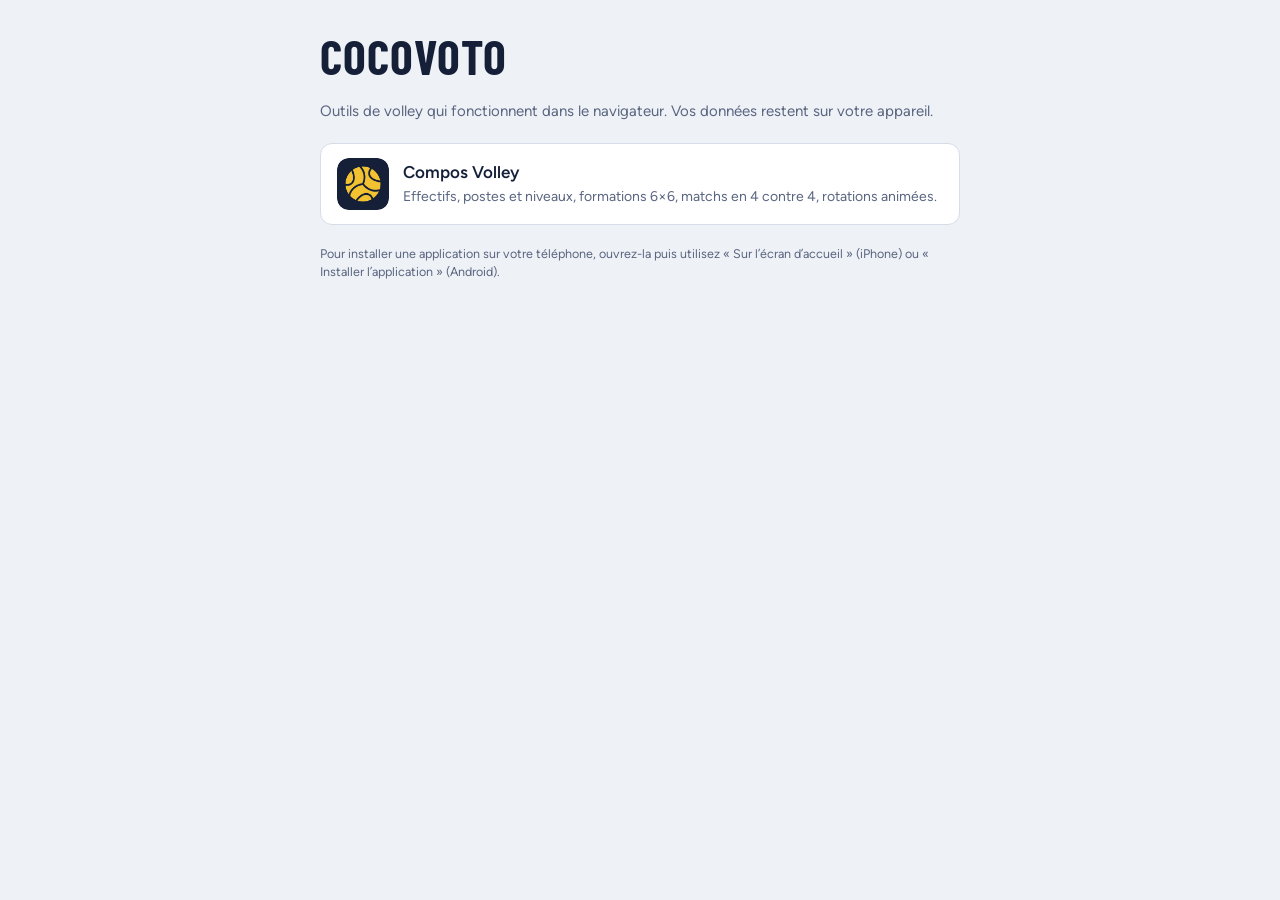
==== commit 86b14d8f: "Nettoyer la racine : page d'accueil et README du dépôt - Supprime la copie incomplète de l'applicati" ====
--- a/index.html
+++ b/index.html
@@ -3,304 +3,43 @@
 <head>
 <meta charset="utf-8">
 <meta name="viewport" content="width=device-width, initial-scale=1, viewport-fit=cover">
-<meta http-equiv="Content-Security-Policy" content="default-src 'self'; script-src 'self'; style-src 'self' 'unsafe-inline'; font-src 'self'; img-src 'self' data: blob:; connect-src 'self'; manifest-src 'self'; worker-src 'self'; object-src 'none'; base-uri 'none'; form-action 'none'">
+<meta http-equiv="Content-Security-Policy" content="default-src 'self'; style-src 'self' 'unsafe-inline'; font-src 'self'; img-src 'self'; script-src 'none'; object-src 'none'; base-uri 'none'; form-action 'none'">
 <meta name="referrer" content="no-referrer">
-<title>Compos Volley</title>
-<meta name="description" content="Compos de volley : effectifs, postes, niveaux, formations 6×6 et 4×4, rotations.">
-<meta name="theme-color" content="#eef1f6" media="(prefers-color-scheme: light)">
-<meta name="theme-color" content="#0c1322" media="(prefers-color-scheme: dark)">
-<meta name="mobile-web-app-capable" content="yes">
-<meta name="apple-mobile-web-app-capable" content="yes">
-<meta name="apple-mobile-web-app-title" content="Compos Volley">
-<meta name="apple-mobile-web-app-status-bar-style" content="default">
-<link rel="manifest" href="manifest.webmanifest">
-<link rel="icon" href="icons/favicon.svg" type="image/svg+xml">
-<link rel="icon" href="icons/icon-192.png" sizes="192x192" type="image/png">
-<link rel="apple-touch-icon" href="icons/apple-touch-icon.png">
-<link rel="preload" href="fonts/figtree-latin-400-normal.woff2" as="font" type="font/woff2" crossorigin>
-<link rel="preload" href="fonts/barlow-condensed-latin-700-normal.woff2" as="font" type="font/woff2" crossorigin>
-<link rel="stylesheet" href="styles.css">
+<title>CoCoVoTo</title>
+<meta name="description" content="Outils de volley : compos d’équipe, rotations et matchs en 4 contre 4.">
+<link rel="icon" href="compos-volley/icons/favicon.svg" type="image/svg+xml">
+<style>
+@font-face{font-family:"Barlow Condensed";font-weight:700;font-display:swap;src:url(compos-volley/fonts/barlow-condensed-latin-700-normal.woff2) format("woff2")}
+@font-face{font-family:"Figtree";font-weight:400;font-display:swap;src:url(compos-volley/fonts/figtree-latin-400-normal.woff2) format("woff2")}
+@font-face{font-family:"Figtree";font-weight:600;font-display:swap;src:url(compos-volley/fonts/figtree-latin-600-normal.woff2) format("woff2")}
+:root{--bg:#eef1f6;--surface:#fff;--ink:#152038;--muted:#5a6680;--line:#d6dce8;--accent:#f2c230}
+@media (prefers-color-scheme:dark){:root{--bg:#0c1322;--surface:#141d31;--ink:#e7ecf7;--muted:#97a3bd;--line:#2a3752;color-scheme:dark}}
+*{box-sizing:border-box}
+body{margin:0;background:var(--bg);color:var(--ink);font:15px/1.5 "Figtree",system-ui,sans-serif;
+  padding:max(32px,env(safe-area-inset-top)) max(16px,env(safe-area-inset-right)) 32px max(16px,env(safe-area-inset-left))}
+main{max-width:640px;margin:0 auto;display:grid;gap:20px}
+h1{font:700 clamp(34px,7vw,48px)/1 "Barlow Condensed","Arial Narrow",sans-serif;text-transform:uppercase;letter-spacing:.02em;margin:0}
+p{margin:0;color:var(--muted)}
+.apps{list-style:none;margin:0;padding:0;display:grid;gap:12px}
+.app{display:flex;gap:14px;align-items:center;background:var(--surface);border:1px solid var(--line);border-radius:12px;padding:14px 16px;color:inherit;text-decoration:none}
+.app:hover,.app:focus-visible{border-color:var(--accent);outline:none;box-shadow:0 0 0 2px var(--accent) inset}
+.app img{width:52px;height:52px;border-radius:12px;flex:none}
+.app strong{display:block;font-size:17px}
+.app span{color:var(--muted);font-size:14px}
+footer{font-size:12.5px;color:var(--muted)}
+</style>
 </head>
 <body>
-<div class="wrap">
-  <header class="masthead">
-    <h1>Compos Volley<span class="ball" aria-hidden="true"></span></h1>
-    <div class="toolbar">
-      <button class="btn" data-action="q4-open">4 contre 4</button>
-      <button class="btn" data-action="rot-open">Aide-mémoire des rotations</button>
-    </div>
-    <p>Indiquez qui est là et où chacun aime jouer, puis comparez les formations et la rotation du banc set par set.</p>
-  </header>
-  <section class="teambar" id="team6-bar" aria-label="Équipes 6×6"></section>
-
-  <div class="app">
-    <!-- GAUCHE -->
-    <div class="col">
-      <section class="panel" aria-labelledby="squad-h">
-        <div class="panel-head">
-          <h2 id="squad-h">Effectif</h2>
-          <span class="sub"><strong id="present-count">0</strong> présents sur <strong id="total-count">0</strong></span>
-        </div>
-
-        <div id="example-note" class="note" hidden>
-          <span>Effectif d’exemple. Renommez les joueurs et choisissez leurs postes, ou partez d’une liste vide.</span>
-          <button class="btn ghost" data-action="clear">Vider la liste</button>
-        </div>
-
-        <div class="field-row">
-          <span class="field-label" id="size-l">Nombre de joueurs</span>
-          <div class="stepper" role="group" aria-labelledby="size-l">
-            <button data-action="size" data-d="-1" aria-label="Un joueur de moins">−</button>
-            <output id="size-out">0</output>
-            <button data-action="size" data-d="1" aria-label="Un joueur de plus">+</button>
-          </div>
-        </div>
-
-        <div class="seg" role="group" aria-label="Affichage de l’effectif">
-          <button data-action="rmode" data-val="pos">Postes préférés</button>
-          <button data-action="rmode" data-val="lv">Niveaux</button>
-        </div>
-        <p class="hint" id="roster-hint"></p>
-        <div class="legend" aria-label="Postes">
-          <span><i style="background:var(--r-s)"></i>P Passeur</span>
-          <span><i style="background:var(--r-oh)"></i>R4 Réceptionneur-attaquant</span>
-          <span><i style="background:var(--r-mb)"></i>C Central</span>
-          <span><i style="background:var(--r-opp)"></i>Pt Pointu</span>
-          <span><i style="background:var(--r-l)"></i>L Libéro</span>
-        </div>
-
-        <ul id="roster" class="roster"></ul>
-
-        <div class="toolbar">
-          <button class="btn primary" data-action="add">Ajouter un joueur</button>
-          <button class="btn" data-action="allhere">Tout le monde est là</button>
-          <button class="btn ghost" data-action="example">Charger l’exemple</button>
-        </div>
-      </section>
-
-      <section class="panel" aria-labelledby="match-h">
-        <h2 id="match-h">Réglages du match</h2>
-        <div class="setting">
-          <span class="field-label">Postes</span>
-          <div class="seg" data-group="positions">
-            <button data-action="set" data-key="positions" data-val="flex">Souple</button>
-            <button data-action="set" data-key="positions" data-val="strict">Uniquement les postes annoncés</button>
-          </div>
-          <p class="hint" id="pos-hint"></p>
-        </div>
-        <div class="field-row">
-          <span class="field-label" id="sets-l">Nombre de sets</span>
-          <div class="stepper" role="group" aria-labelledby="sets-l">
-            <button data-action="sets" data-d="-1" aria-label="Un set de moins">−</button>
-            <output id="sets-out">3</output>
-            <button data-action="sets" data-d="1" aria-label="Un set de plus">+</button>
-          </div>
-        </div>
-        <div class="setting">
-          <span class="field-label">Rotation du banc</span>
-          <div class="seg" data-group="mode">
-            <button data-action="set" data-key="mode" data-val="best">Six meilleurs</button>
-            <button data-action="set" data-key="mode" data-val="balanced">Équilibrée</button>
-            <button data-action="set" data-key="mode" data-val="equal">Temps de jeu égal</button>
-          </div>
-          <p class="hint" id="mode-hint"></p>
-        </div>
-        <div class="setting">
-          <span class="field-label">Changements à mi-set</span>
-          <div class="seg" data-group="midset">
-            <button data-action="set" data-key="midset" data-val="off">Non</button>
-            <button data-action="set" data-key="midset" data-val="on">Oui, pour équilibrer</button>
-          </div>
-          <p class="hint" id="mid-hint"></p>
-        </div>
-        <div class="setting" id="lock-row">
-          <span class="field-label">Passeur à mi-set</span>
-          <div class="seg" data-group="setterLock">
-            <button data-action="set" data-key="setterLock" data-val="lock">Reste tout le set</button>
-            <button data-action="set" data-key="setterLock" data-val="free">Peut être changé</button>
-          </div>
-        </div>
-      </section>
-
-      <section class="panel" aria-labelledby="backup-h">
-        <div class="panel-head">
-          <h2 id="backup-h">Sauvegarder et transférer</h2>
-        </div>
-        <div class="backup-file">
-          <span class="field-label">Sauvegarde complète</span>
-          <p class="hint">Toutes les équipes 6×6 et 4×4, avec les niveaux et l’historique des matchs, dans un fichier. À faire avant de changer de téléphone ou de vider le navigateur.</p>
-          <div class="toolbar">
-            <button class="btn primary" data-action="backup-save">Enregistrer une sauvegarde</button>
-            <button class="btn" data-action="backup-open">Restaurer une sauvegarde</button>
-            <input type="file" id="backup-file" accept=".json,application/json" class="visually-hidden" tabindex="-1" aria-hidden="true">
-          </div>
-          <div id="backup-confirm" class="bc" hidden>
-            <p class="bc-text"></p>
-            <div class="toolbar">
-              <button class="btn primary" data-action="backup-apply">Remplacer mes équipes</button>
-              <button class="btn ghost" data-action="backup-cancel">Annuler</button>
-            </div>
-          </div>
-          <p id="backup-msg" class="foot" role="status"></p>
-        </div>
-        <p class="hint">L’effectif est enregistré automatiquement sur cet appareil. Pour le transférer sur un autre appareil ou une autre page, copiez-le en texte et collez-le là-bas. Vous pouvez aussi coller une simple liste&nbsp;: un joueur par ligne, par exemple <strong>Inès&nbsp;: P, Pt</strong>. Ajoutez <strong>(absent)</strong> pour les absents.</p>
-        <div class="toolbar">
-          <button class="btn" data-action="export">Copier l’effectif</button>
-        </div>
-        <textarea id="import-box" class="copybox" aria-label="Effectif en texte" placeholder="Inès : P, Pt&#10;Hugo : R4, Pt&#10;Camille : C&#10;Julie : R4 (absent)"></textarea>
-        <div class="toolbar">
-          <button class="btn primary" data-action="import" data-how="replace">Remplacer l’effectif par cette liste</button>
-          <button class="btn" data-action="import" data-how="add">Ajouter à l’effectif</button>
-        </div>
-        <p id="import-msg" class="foot" role="status"></p>
-      </section>
-    </div>
-
-    <!-- DROITE -->
-    <div class="col">
-      <section class="panel" aria-labelledby="form-h">
-        <div class="panel-head">
-          <h2 id="form-h">Formations</h2>
-          <span class="sub">Choisissez-en une ou plusieurs à comparer</span>
-        </div>
-        <p id="status" class="status"></p>
-        <div id="cards" class="cards"></div>
-      </section>
-
-      <div id="lineups" class="lineups"></div>
-    </div>
-  </div>
-  <p class="app-foot">Vos équipes restent sur cet appareil : rien n’est envoyé sur internet. Pensez à faire une sauvegarde de temps en temps.</p>
-</div>
-
-<div id="rot" class="modal modal-top" hidden>
-  <div class="modal-box" role="dialog" aria-modal="true" aria-labelledby="rot-h">
-    <div class="modal-head">
-      <h2 id="rot-h">Aide-mémoire des rotations</h2>
-      <button id="rot-close" class="del" data-action="rot-close" aria-label="Fermer">×</button>
-    </div>
-    <div class="rot-controls">
-      <div class="seg" role="group" aria-label="Système">
-        <button data-action="rot-set" data-key="sys" data-val="5-1">5-1</button>
-        <button data-action="rot-set" data-key="sys" data-val="4-2">4-2</button>
-      </div>
-      <div class="seg" role="group" aria-label="Libéro">
-        <button data-action="rot-set" data-key="lib" data-val="true">Avec libéro</button>
-        <button data-action="rot-set" data-key="lib" data-val="false">Sans libéro</button>
-      </div>
-      <div class="seg" role="group" aria-label="Phase de jeu">
-        <button data-action="rot-set" data-key="phase" data-val="serve">Service</button>
-        <button data-action="rot-set" data-key="phase" data-val="recv">Réception</button>
-        <button data-action="rot-set" data-key="phase" data-val="atk">Attaque</button>
-        <button data-action="rot-set" data-key="phase" data-val="def">Défense</button>
-      </div>
-      <button class="btn" data-action="rot-play" id="rot-play">▶ Enchaîner</button>
-    </div>
-    <div id="rot-tabs" class="tabs rot-tabs" role="tablist" aria-label="Rotations"></div>
-    <p id="rot-names" class="hint" hidden></p>
-    <div class="rot-grid">
-      <div id="rot-court" class="rot-court"></div>
-      <div class="rot-side">
-        <ul id="rot-notes" class="rot-notes"></ul>
-        <div class="legend" aria-label="Légende">
-          <span><i style="background:var(--r-s)"></i>P Passeur</span>
-          <span><i style="background:var(--r-oh)"></i>R4</span>
-          <span><i style="background:var(--r-mb)"></i>C Central</span>
-          <span><i style="background:var(--r-opp)"></i>Pt Pointu</span>
-          <span><i style="background:var(--r-l)"></i>L Libéro</span>
-        </div>
-        <p class="foot">Flèche pointillée&nbsp;: où le joueur va ensuite (en réception, le départ de son élan d’attaque, pas le filet). Le petit numéro blanc est sa position de rotation.</p>
-        <p class="foot">Placements adaptés de <a href="https://github.com/monkeysppp/VBRotations" target="_blank" rel="noopener">VBRotations</a> (Andy Edwards, licence Apache 2.0), base de <a href="https://github.com/napo/rotazionivolley" target="_blank" rel="noopener">rotazionivolley</a>.</p>
-      </div>
-    </div>
-  </div>
-</div>
-
-<div id="q4" class="modal" hidden>
-  <div class="modal-box modal-wide" role="dialog" aria-modal="true" aria-labelledby="q4-h">
-    <div class="modal-head">
-      <h2 id="q4-h">4 contre 4</h2>
-      <button id="q4-close" class="del" data-action="q4-close" aria-label="Fermer">×</button>
-    </div>
-    <p class="hint">Les équipes 4×4 sont indépendantes des équipes 6×6 : autres joueurs, autre nombre, autres présences. Postes : 4 (attaquant gauche), 2 (attaquant droit), Arr (arrière), P (passeur). Le temps de jeu se cumule d’un match à l’autre.</p>
-
-    <section class="teambar q4-teambar" id="team4-bar" aria-label="Équipes 4×4"></section>
-    <div class="q4-grid">
-      <section class="q4-col" aria-labelledby="q4-players-h">
-        <div class="panel-head">
-          <h3 class="q4-h3" id="q4-players-h">Joueurs</h3>
-          <span class="sub"><strong id="q4-present">0</strong> présents sur <strong id="q4-total">0</strong></span>
-        </div>
-        <div class="field-row">
-          <span class="field-label" id="q4-size-l">Nombre de joueurs</span>
-          <div class="stepper" role="group" aria-labelledby="q4-size-l">
-            <button data-action="q4-size" data-d="-1" aria-label="Un joueur de moins">−</button>
-            <output id="q4-size-out">0</output>
-            <button data-action="q4-size" data-d="1" aria-label="Un joueur de plus">+</button>
-          </div>
-        </div>
-        <div class="seg" role="group" aria-label="Affichage de l’équipe">
-          <button data-action="q4-rmode" data-val="pos">Postes préférés</button>
-          <button data-action="q4-rmode" data-val="lv">Niveaux</button>
-        </div>
-        <p class="hint" id="q4-roster-hint"></p>
-        <ul id="q4-roster" class="q4-roster"></ul>
-        <div class="toolbar">
-          <button class="btn primary" data-action="q4-add">Ajouter un joueur</button>
-          <button class="btn" data-action="q4-allhere">Tout le monde est là</button>
-          <button class="btn ghost" data-action="q4-from6">Reprendre l’effectif 6×6</button>
-        </div>
-        <details class="q4-io">
-          <summary>Copier ou coller l’équipe en texte</summary>
-          <p class="hint">Un joueur par ligne, par exemple <strong>Inès&nbsp;: P, 2</strong>. Ajoutez <strong>(absent)</strong> pour les absents.</p>
-          <textarea id="q4-import-box" class="copybox" aria-label="Équipe 4×4 en texte" placeholder="Inès : P, 2&#10;Hugo : 4&#10;Léa : Arr, 4&#10;Julie : 2 (absente)"></textarea>
-          <div class="toolbar">
-            <button class="btn" data-action="q4-export">Copier l’équipe</button>
-            <button class="btn" data-action="q4-import" data-how="replace">Remplacer l’équipe</button>
-            <button class="btn ghost" data-action="q4-import" data-how="add">Ajouter à l’équipe</button>
-          </div>
-        </details>
-        <div class="toolbar">
-          <button class="btn ghost" id="q4-reset" data-action="q4-reset">Remettre les compteurs à zéro</button>
-        </div>
-      </section>
-
-      <section class="q4-col" aria-labelledby="q4-next-h">
-        <h3 class="q4-h3" id="q4-next-h">Prochain match · <span id="q4-matchno">1</span></h3>
-        <div class="field-row">
-          <span class="field-label" id="q4-sets-l">Sets dans ce match</span>
-          <div class="stepper" role="group" aria-labelledby="q4-sets-l">
-            <button data-action="q4-sets" data-d="-1" aria-label="Un set de moins">−</button>
-            <output id="q4-sets-out">3</output>
-            <button data-action="q4-sets" data-d="1" aria-label="Un set de plus">+</button>
-          </div>
-        </div>
-        <div class="setting">
-          <span class="field-label">Postes</span>
-          <div class="seg" role="group" aria-label="Postes en 4×4">
-            <button data-action="q4-mode" data-val="strict">Respecter les postes</button>
-            <button data-action="q4-mode" data-val="twist">Adapter pour le temps de jeu</button>
-          </div>
-          <p class="hint" id="q4-mode-hint"></p>
-        </div>
-        <p id="q4-status" class="status"></p>
-        <div id="q4-plan" class="q4-plan"></div>
-        <div class="toolbar">
-          <button class="btn primary" data-action="q4-validate" id="q4-validate">Valider ce match comme joué</button>
-          <button class="btn" data-action="q4-copy">Copier en texte</button>
-        </div>
-        <p id="q4-msg" class="foot" role="status"></p>
-        <div class="copy-slot" id="q4-copy-slot"></div>
-
-        <h3 class="q4-h3">Matchs joués</h3>
-        <div id="q4-history"></div>
-      </section>
-    </div>
-  </div>
-</div>
-
-<div id="update-toast" class="toast" role="status" hidden>Nouvelle version disponible. <button class="btn" data-action="app-reload">Recharger</button></div>
-
-<script src="app.js"></script>
+<main>
+  <h1>CoCoVoTo</h1>
+  <p>Outils de volley qui fonctionnent dans le navigateur. Vos données restent sur votre appareil.</p>
+  <ul class="apps">
+    <li><a class="app" href="compos-volley/">
+      <img src="compos-volley/icons/icon-192.png" alt="">
+      <div><strong>Compos Volley</strong><span>Effectifs, postes et niveaux, formations 6×6, matchs en 4 contre 4, rotations animées.</span></div>
+    </a></li>
+  </ul>
+  <footer>Pour installer une application sur votre téléphone, ouvrez-la puis utilisez « Sur l’écran d’accueil » (iPhone) ou « Installer l’application » (Android).</footer>
+</main>
 </body>
 </html>
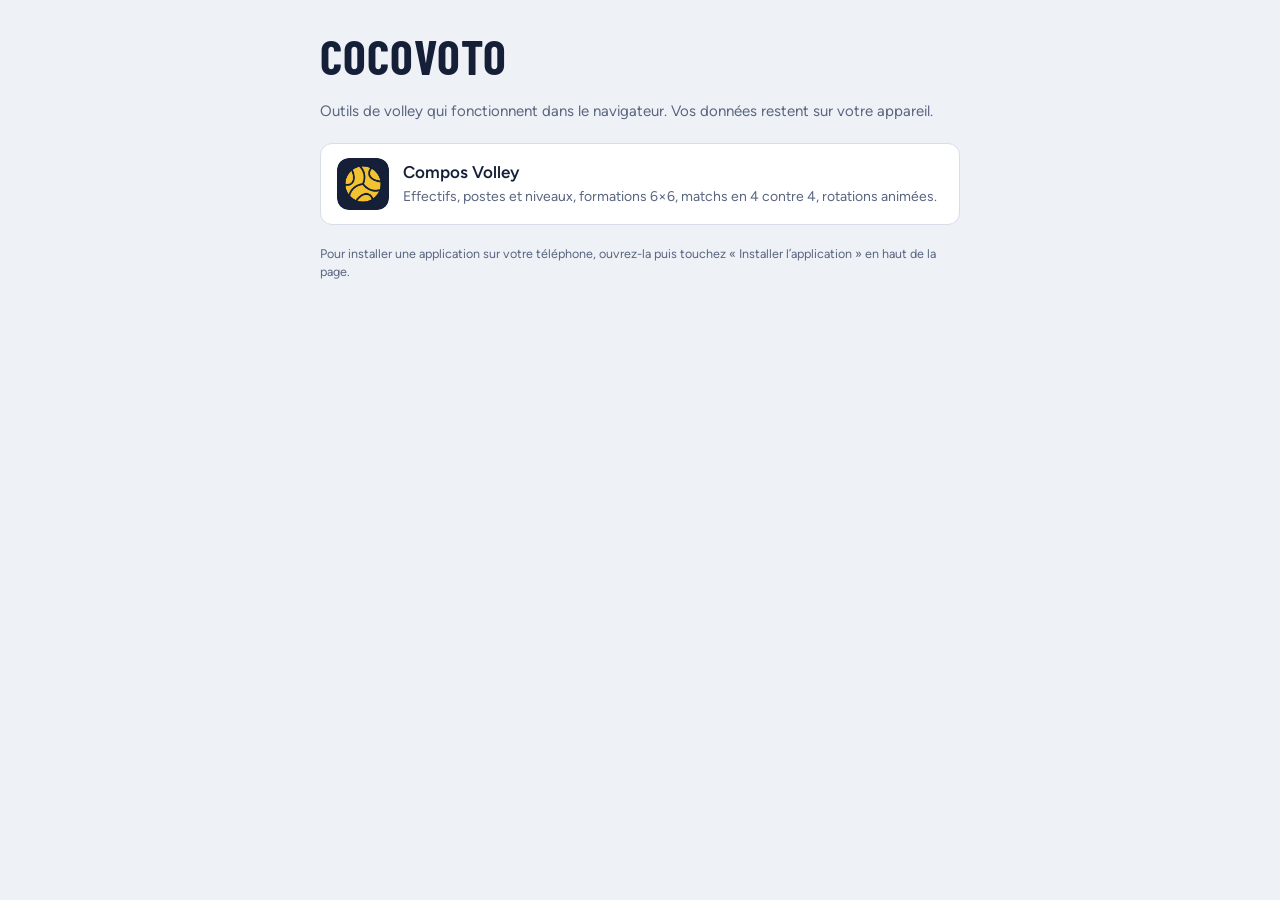
==== commit 1157fcec: "Ajouter un bouton « Installer l'application » L'installation passait uniquement par le menu du navig" ====
--- a/index.html
+++ b/index.html
@@ -39,7 +39,7 @@
       <div><strong>Compos Volley</strong><span>Effectifs, postes et niveaux, formations 6×6, matchs en 4 contre 4, rotations animées.</span></div>
     </a></li>
   </ul>
-  <footer>Pour installer une application sur votre téléphone, ouvrez-la puis utilisez « Sur l’écran d’accueil » (iPhone) ou « Installer l’application » (Android).</footer>
+  <footer>Pour installer une application sur votre téléphone, ouvrez-la puis touchez « Installer l’application » en haut de la page.</footer>
 </main>
 </body>
 </html>
